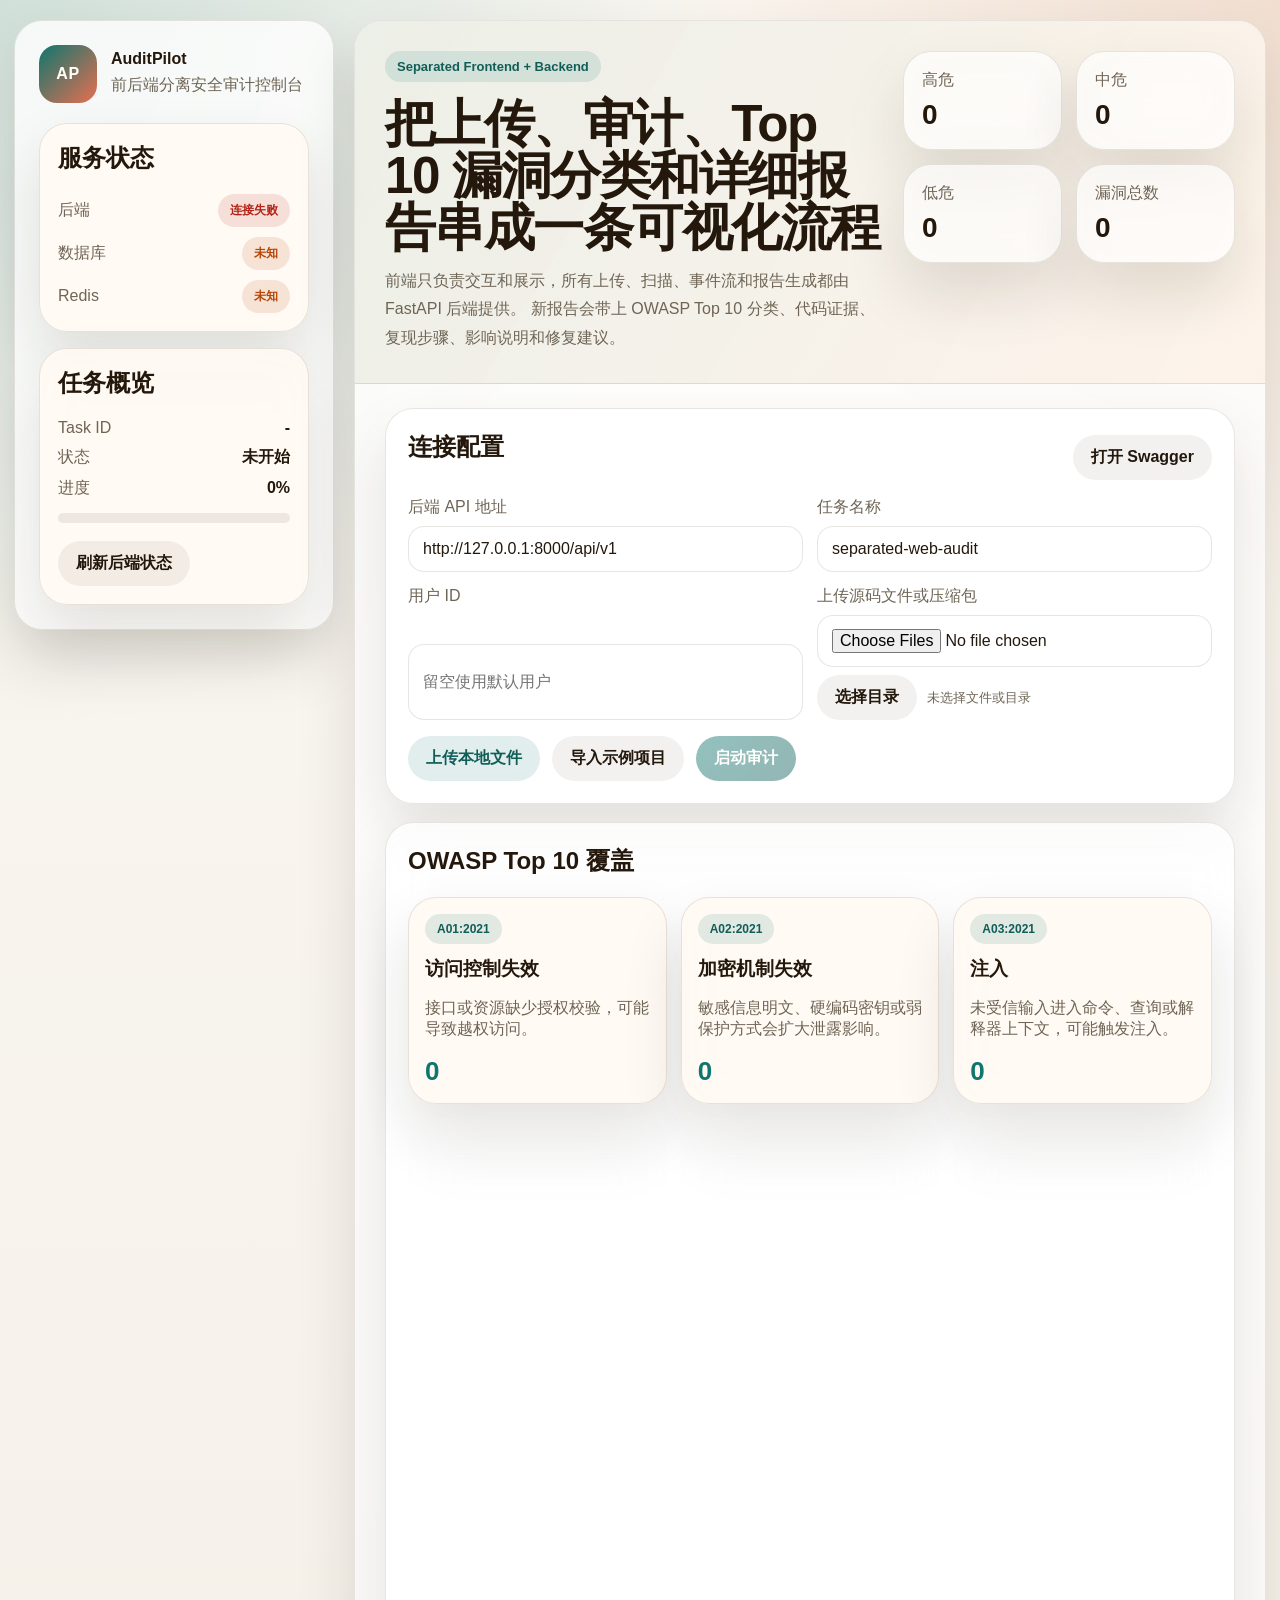
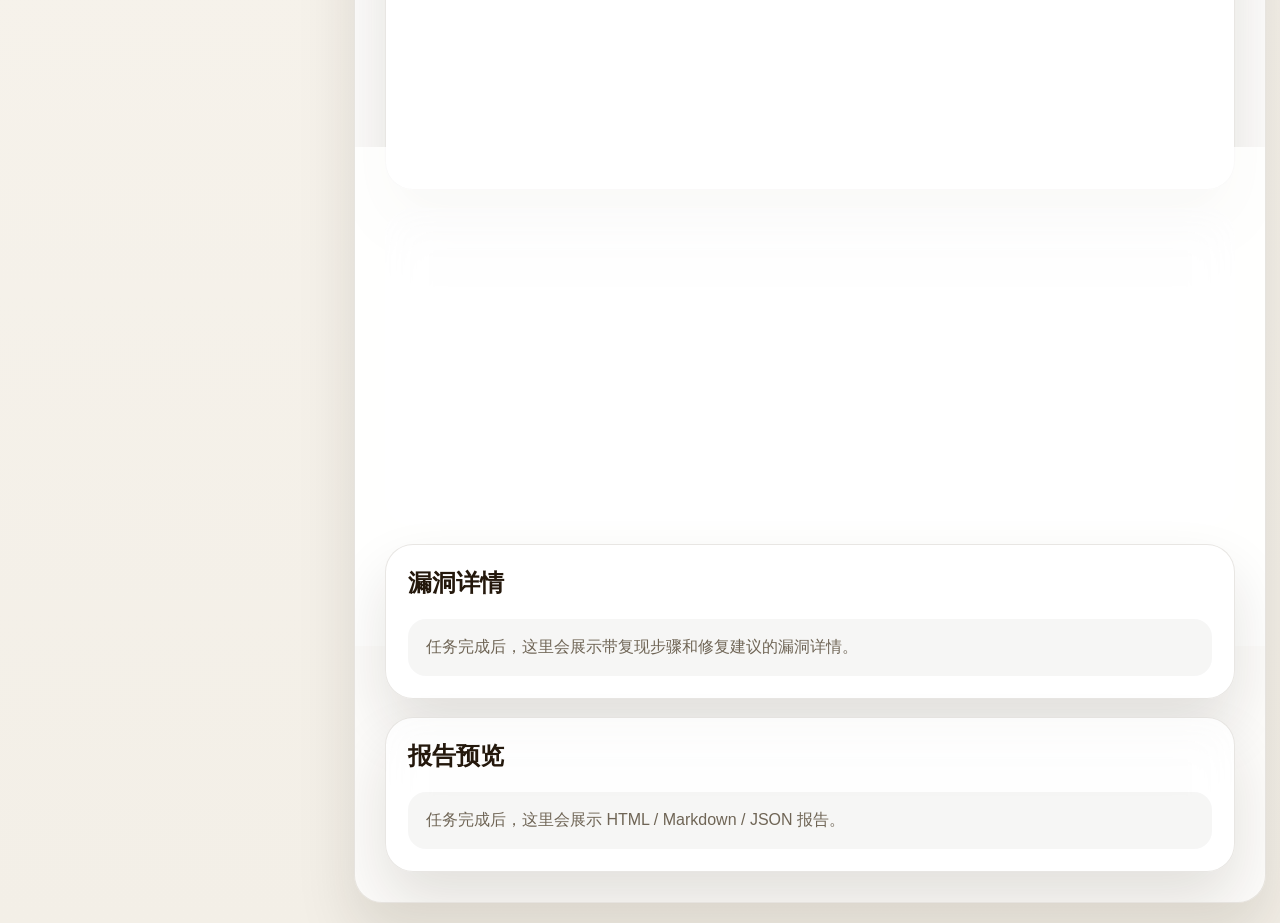
==== frontend/index.html @ f4119f47 "可以连接key，以及使用多方向和动态访问" ====
<!DOCTYPE html>
<html lang="zh-CN">
  <head>
    <meta charset="UTF-8" />
    <meta name="viewport" content="width=device-width, initial-scale=1.0" />
    <title>AuditPilot Frontend</title>
    <link rel="stylesheet" href="./assets/styles.css" />
  </head>
  <body>
    <div class="shell">
      <aside class="sidebar">
        <div class="brand">
          <div class="brand-mark">AP</div>
          <div>
            <strong>AuditPilot</strong>
            <p>前后端分离安全审计控制台</p>
          </div>
        </div>

        <div class="sidebar-panel">
          <h2>服务状态</h2>
          <div class="status-list">
            <div class="status-row">
              <span>后端</span>
              <span id="backendHealth" class="badge warn">未检查</span>
            </div>
            <div class="status-row">
              <span>数据库</span>
              <span id="databaseHealth" class="badge warn">未检查</span>
            </div>
            <div class="status-row">
              <span>Redis</span>
              <span id="redisHealth" class="badge warn">未检查</span>
            </div>
          </div>
        </div>

        <div class="sidebar-panel">
          <h2>任务概览</h2>
          <div class="task-meta">
            <div>
              <span>Task ID</span>
              <strong id="taskIdLabel">-</strong>
            </div>
            <div>
              <span>状态</span>
              <strong id="taskStatusLabel">未开始</strong>
            </div>
            <div>
              <span>进度</span>
              <strong id="taskProgressLabel">0%</strong>
            </div>
          </div>
          <div class="progress-track">
            <div id="progressBar" class="progress-bar"></div>
          </div>
          <button id="refreshHealthBtn" class="ghost" type="button">刷新后端状态</button>
        </div>
      </aside>

      <main class="surface">
        <section class="hero">
          <div>
            <span class="eyebrow">Separated Frontend + Backend</span>
            <h1>把上传、审计、Top 10 漏洞分类和详细报告串成一条可视化流程</h1>
            <p>
              前端只负责交互和展示，所有上传、扫描、事件流和报告生成都由 FastAPI 后端提供。
              新报告会带上 OWASP Top 10 分类、代码证据、复现步骤、影响说明和修复建议。
            </p>
          </div>
          <div class="hero-stats">
            <div class="stat-card">
              <span>高危</span>
              <strong id="highCount">0</strong>
            </div>
            <div class="stat-card">
              <span>中危</span>
              <strong id="mediumCount">0</strong>
            </div>
            <div class="stat-card">
              <span>低危</span>
              <strong id="lowCount">0</strong>
            </div>
            <div class="stat-card">
              <span>漏洞总数</span>
              <strong id="totalCount">0</strong>
            </div>
          </div>
        </section>

        <section class="content">
          <article class="panel">
            <div class="panel-header">
              <h2>连接配置</h2>
              <button id="docsBtn" class="ghost" type="button">打开 Swagger</button>
            </div>
            <div class="grid">
              <label class="field">
                <span>后端 API 地址</span>
                <input id="apiBaseInput" type="text" value="http://127.0.0.1:8000/api/v1" />
              </label>
              <label class="field">
                <span>任务名称</span>
                <input id="taskNameInput" type="text" value="separated-web-audit" />
              </label>
              <label class="field">
                <span>用户 ID</span>
                <input id="userIdInput" type="text" placeholder="留空使用默认用户" />
              </label>
              <label class="field">
                <span>上传源码文件或压缩包</span>
                <input id="fileInput" type="file" multiple />
                <input id="folderInput" type="file" multiple webkitdirectory hidden />
                <div class="upload-picker-row">
                  <button id="pickFolderBtn" class="ghost" type="button">选择目录</button>
                  <span id="uploadSelectionText" class="helper-text">未选择文件或目录</span>
                </div>
              </label>
            </div>

            <div class="actions">
              <button id="uploadBtn" class="secondary" type="button">上传本地文件</button>
              <button id="demoBtn" class="ghost" type="button">导入示例项目</button>
              <button id="startBtn" class="primary" type="button" disabled>启动审计</button>
            </div>
          </article>

          <article class="panel">
            <h2>OWASP Top 10 覆盖</h2>
            <div id="top10Grid" class="top10-grid"></div>
          </article>

          <article class="panel">
            <h2>实时日志</h2>
            <div id="logBox" class="log-box">[system] 等待任务开始...</div>
          </article>

          <article class="panel">
            <h2>漏洞详情</h2>
            <div id="findingsWrap" class="empty">任务完成后，这里会展示带复现步骤和修复建议的漏洞详情。</div>
          </article>

          <article class="panel">
            <h2>报告预览</h2>
            <div id="reportWrap" class="empty">任务完成后，这里会展示 HTML / Markdown / JSON 报告。</div>
          </article>
        </section>
      </main>
    </div>

    <script src="./assets/app.js"></script>
  </body>
</html>
---- frontend/assets/styles.css ----
:root {
  --bg: #f3efe7;
  --paper: rgba(255, 250, 242, 0.88);
  --panel: rgba(255, 255, 255, 0.78);
  --line: rgba(68, 52, 31, 0.12);
  --ink: #24180c;
  --muted: #6f6556;
  --accent: #0f766e;
  --accent-strong: #115e59;
  --accent-soft: rgba(15, 118, 110, 0.12);
  --danger: #b42318;
  --warn: #b54708;
  --ok: #087443;
  --info: #165dff;
  --shadow: 0 30px 60px rgba(35, 24, 12, 0.12);
}

* {
  box-sizing: border-box;
}

body {
  margin: 0;
  min-height: 100vh;
  font-family: "Trebuchet MS", "Segoe UI", "Microsoft YaHei", sans-serif;
  color: var(--ink);
  background:
    radial-gradient(circle at top left, rgba(15, 118, 110, 0.18), transparent 26%),
    radial-gradient(circle at top right, rgba(181, 71, 8, 0.14), transparent 22%),
    linear-gradient(180deg, #fbf7f1 0%, var(--bg) 100%);
}

button,
input {
  font: inherit;
}

.shell {
  width: min(1480px, calc(100% - 28px));
  margin: 20px auto;
  display: grid;
  grid-template-columns: 320px 1fr;
  gap: 20px;
}

.sidebar,
.surface,
.panel,
.sidebar-panel,
.finding-card,
.top10-card,
.stat-card {
  border: 1px solid var(--line);
  border-radius: 28px;
  background: var(--panel);
  box-shadow: var(--shadow);
  backdrop-filter: blur(20px);
}

.sidebar {
  padding: 24px;
  position: sticky;
  top: 20px;
  align-self: start;
}

.brand {
  display: flex;
  gap: 14px;
  align-items: center;
  margin-bottom: 20px;
}

.brand p {
  margin: 4px 0 0;
  color: var(--muted);
  line-height: 1.6;
}

.brand-mark {
  width: 58px;
  height: 58px;
  border-radius: 18px;
  display: grid;
  place-items: center;
  background: linear-gradient(135deg, #0f766e, #e76f51);
  color: white;
  font-weight: 700;
  letter-spacing: 0.04em;
}

.sidebar-panel {
  padding: 18px;
  margin-top: 16px;
  background: var(--paper);
}

.sidebar-panel h2,
.panel h2,
.panel h3,
.hero h1 {
  margin-top: 0;
}

.status-list,
.task-meta {
  display: grid;
  gap: 10px;
}

.status-row,
.task-meta div {
  display: flex;
  justify-content: space-between;
  gap: 12px;
  align-items: center;
}

.task-meta span,
.status-row span:first-child,
.field span,
.stat-card span,
.top10-card p,
.finding-meta span,
.detail-block h4 {
  color: var(--muted);
}

.task-meta strong {
  word-break: break-all;
}

.progress-track {
  margin: 14px 0 18px;
  width: 100%;
  height: 10px;
  border-radius: 999px;
  background: rgba(35, 24, 12, 0.08);
  overflow: hidden;
}

.progress-bar {
  width: 0;
  height: 100%;
  background: linear-gradient(90deg, #0f766e, #e76f51);
  transition: width 180ms ease;
}

.surface {
  overflow: hidden;
}

.hero {
  padding: 30px;
  display: grid;
  grid-template-columns: 1.2fr 0.8fr;
  gap: 20px;
  border-bottom: 1px solid var(--line);
  background:
    linear-gradient(120deg, rgba(15, 118, 110, 0.08), rgba(231, 111, 81, 0.06)),
    rgba(255, 250, 242, 0.88);
}

.eyebrow {
  display: inline-flex;
  align-items: center;
  padding: 8px 12px;
  border-radius: 999px;
  background: var(--accent-soft);
  color: var(--accent-strong);
  font-size: 13px;
  font-weight: 700;
  margin-bottom: 16px;
}

.hero h1 {
  font-size: clamp(32px, 4vw, 52px);
  line-height: 1.02;
  letter-spacing: -0.03em;
  margin-bottom: 12px;
}

.hero p {
  margin: 0;
  max-width: 720px;
  color: var(--muted);
  line-height: 1.8;
}

.hero-stats,
.grid,
.top10-grid,
.findings-grid,
.detail-grid {
  display: grid;
  gap: 14px;
}

.hero-stats,
.grid {
  grid-template-columns: repeat(2, minmax(0, 1fr));
}

.hero-stats {
  align-content: start;
}

.stat-card {
  padding: 18px;
  background: rgba(255, 255, 255, 0.68);
}

.stat-card strong {
  display: block;
  font-size: 28px;
  margin-top: 8px;
}

.content {
  padding: 24px 30px 30px;
  display: grid;
  gap: 18px;
}

.panel {
  padding: 22px;
}

.panel-header {
  display: flex;
  justify-content: space-between;
  gap: 12px;
  align-items: center;
  margin-bottom: 14px;
}

.field {
  display: grid;
  gap: 8px;
}

.upload-picker-row {
  display: flex;
  flex-wrap: wrap;
  gap: 10px;
  align-items: center;
}

.helper-text {
  color: var(--muted);
  font-size: 13px;
  line-height: 1.5;
}

input[type="text"],
input[type="file"] {
  width: 100%;
  padding: 13px 14px;
  border-radius: 16px;
  border: 1px solid var(--line);
  background: rgba(255, 255, 255, 0.84);
  color: var(--ink);
}

.actions {
  display: flex;
  flex-wrap: wrap;
  gap: 12px;
  margin-top: 16px;
}

button,
.link-button {
  border: none;
  border-radius: 999px;
  padding: 12px 18px;
  cursor: pointer;
  font-weight: 700;
  text-decoration: none;
  transition: transform 140ms ease, box-shadow 140ms ease, opacity 140ms ease;
}

button:hover,
.link-button:hover {
  transform: translateY(-1px);
  box-shadow: 0 16px 30px rgba(35, 24, 12, 0.12);
}

.primary {
  background: linear-gradient(135deg, #0f766e, #115e59);
  color: white;
}

.secondary {
  background: rgba(15, 118, 110, 0.12);
  color: var(--accent-strong);
}

.ghost {
  background: rgba(35, 24, 12, 0.06);
  color: var(--ink);
}

button:disabled {
  opacity: 0.45;
  cursor: not-allowed;
  transform: none;
  box-shadow: none;
}

.badge,
.severity-pill,
.chip {
  display: inline-flex;
  align-items: center;
  gap: 8px;
  padding: 8px 12px;
  border-radius: 999px;
  font-size: 12px;
  font-weight: 700;
}

.badge.ok {
  background: rgba(8, 116, 67, 0.12);
  color: var(--ok);
}

.badge.warn {
  background: rgba(181, 71, 8, 0.12);
  color: var(--warn);
}

.badge.error {
  background: rgba(180, 35, 24, 0.12);
  color: var(--danger);
}

.top10-grid {
  grid-template-columns: repeat(auto-fit, minmax(220px, 1fr));
}

.top10-card {
  padding: 16px;
  background: var(--paper);
}

.top10-card.detected {
  border-color: rgba(180, 35, 24, 0.2);
  background: rgba(180, 35, 24, 0.05);
}

.top10-card h3,
.finding-card h3 {
  margin: 12px 0 8px;
}

.top10-card .count {
  font-size: 26px;
  font-weight: 700;
  color: var(--accent);
}

.chip {
  background: var(--accent-soft);
  color: var(--accent-strong);
}

.log-box,
.code-block {
  min-height: 220px;
  max-height: 420px;
  overflow: auto;
  padding: 14px;
  border-radius: 18px;
  background: #1f1a15;
  color: #f8eee0;
  font-family: Consolas, "Courier New", monospace;
  font-size: 13px;
  line-height: 1.65;
  white-space: pre-wrap;
}

.empty {
  padding: 18px;
  border-radius: 18px;
  background: rgba(35, 24, 12, 0.04);
  color: var(--muted);
}

.findings-grid {
  grid-template-columns: 1fr;
}

.finding-card {
  padding: 20px;
  background: rgba(255, 255, 255, 0.72);
}

.finding-header {
  display: flex;
  flex-wrap: wrap;
  gap: 10px;
  align-items: center;
}

.severity-pill {
  color: white;
}

.severity-critical,
.severity-high {
  background: var(--danger);
}

.severity-medium {
  background: var(--warn);
}

.severity-low {
  background: var(--info);
}

.finding-meta {
  display: flex;
  flex-wrap: wrap;
  gap: 10px;
  margin: 14px 0;
}

.detail-grid {
  grid-template-columns: repeat(auto-fit, minmax(240px, 1fr));
  margin-top: 14px;
}

.detail-block {
  padding: 14px;
  border-radius: 18px;
  background: var(--paper);
  border: 1px solid var(--line);
}

.detail-block h4 {
  margin: 0 0 8px;
  font-size: 13px;
}

.detail-block p,
.finding-card p,
.detail-block li {
  line-height: 1.7;
}

.detail-block ul,
.reference-list {
  margin: 0;
  padding-left: 18px;
}

.report-links {
  display: flex;
  flex-wrap: wrap;
  gap: 10px;
  margin-bottom: 14px;
}

.report-frame {
  width: 100%;
  min-height: 480px;
  border: 1px solid var(--line);
  border-radius: 18px;
  background: white;
}

@media (max-width: 1160px) {
  .shell {
    grid-template-columns: 1fr;
  }

  .sidebar {
    position: static;
  }

  .hero {
    grid-template-columns: 1fr;
  }
}

@media (max-width: 760px) {
  .shell {
    width: min(100% - 16px, 1480px);
    margin: 8px auto 20px;
  }

  .hero,
  .content,
  .sidebar {
    padding-left: 18px;
    padding-right: 18px;
  }

  .grid,
  .hero-stats {
    grid-template-columns: 1fr;
  }
}
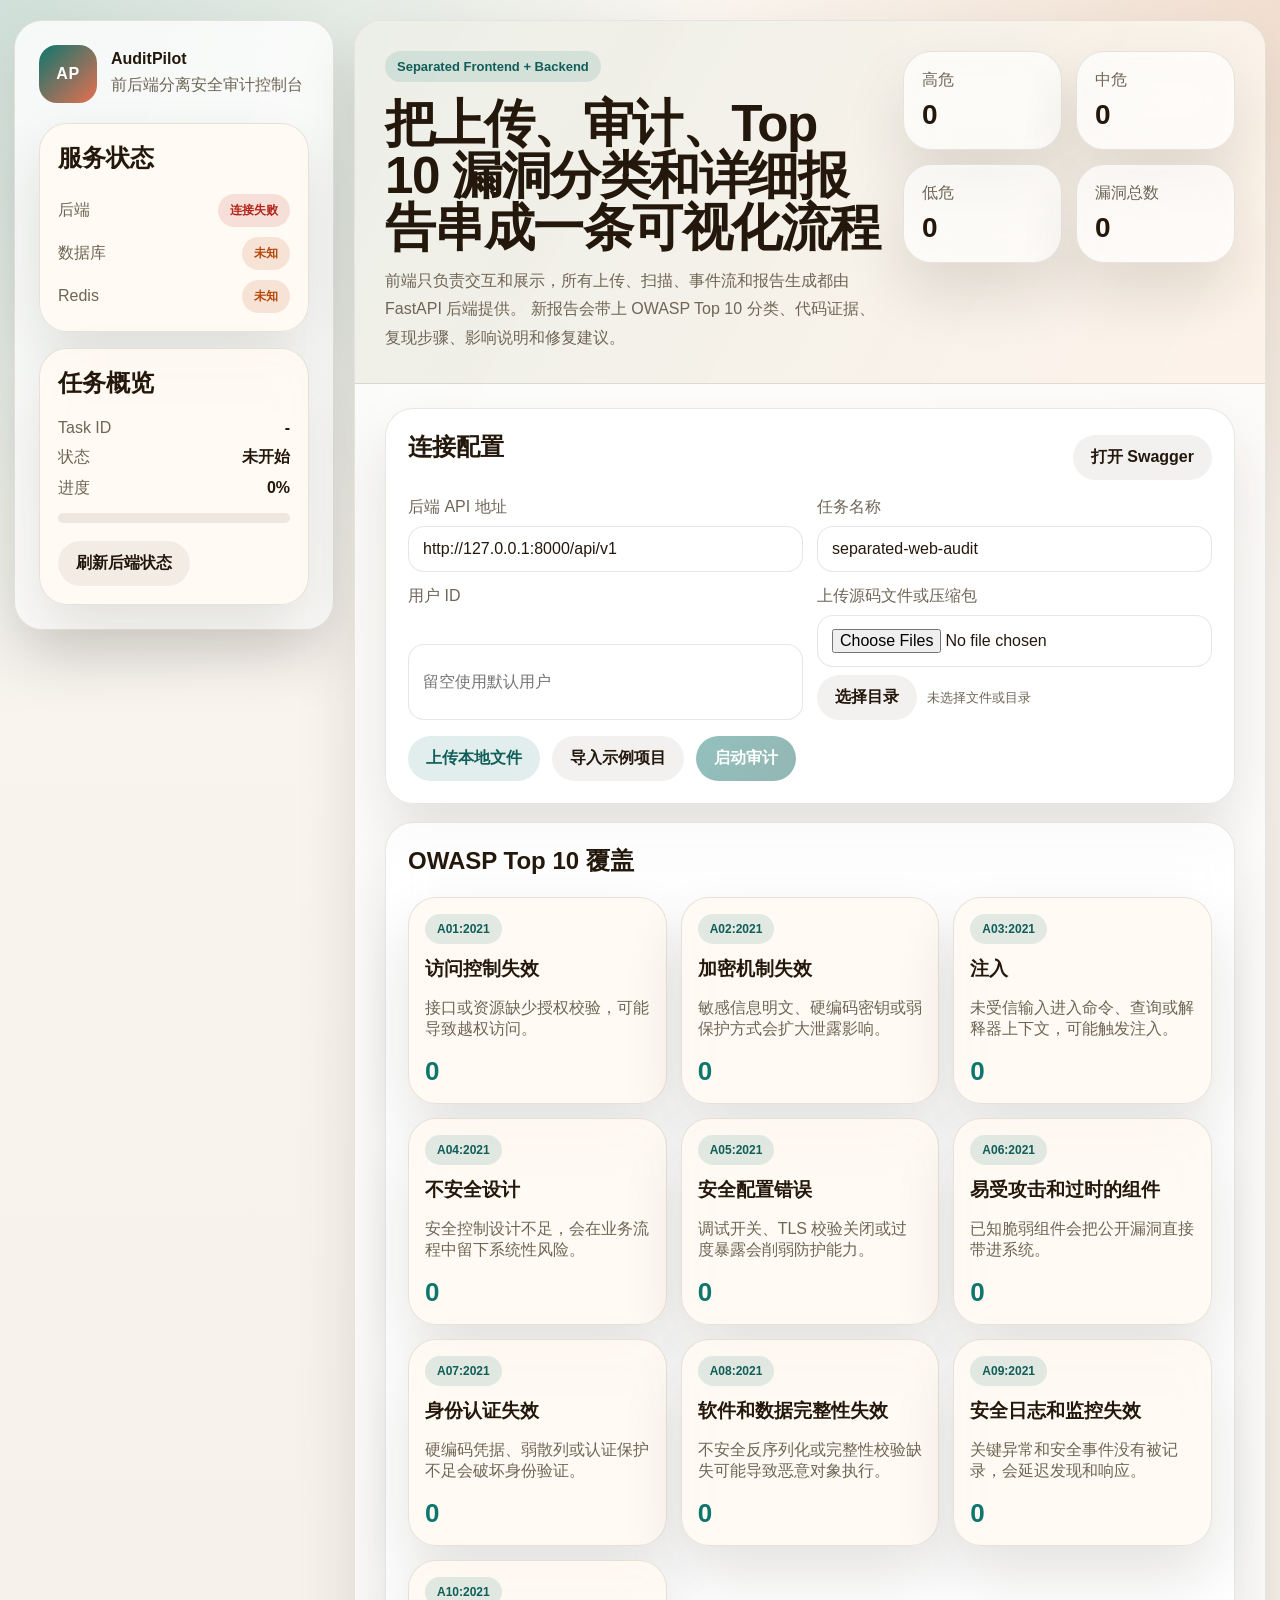
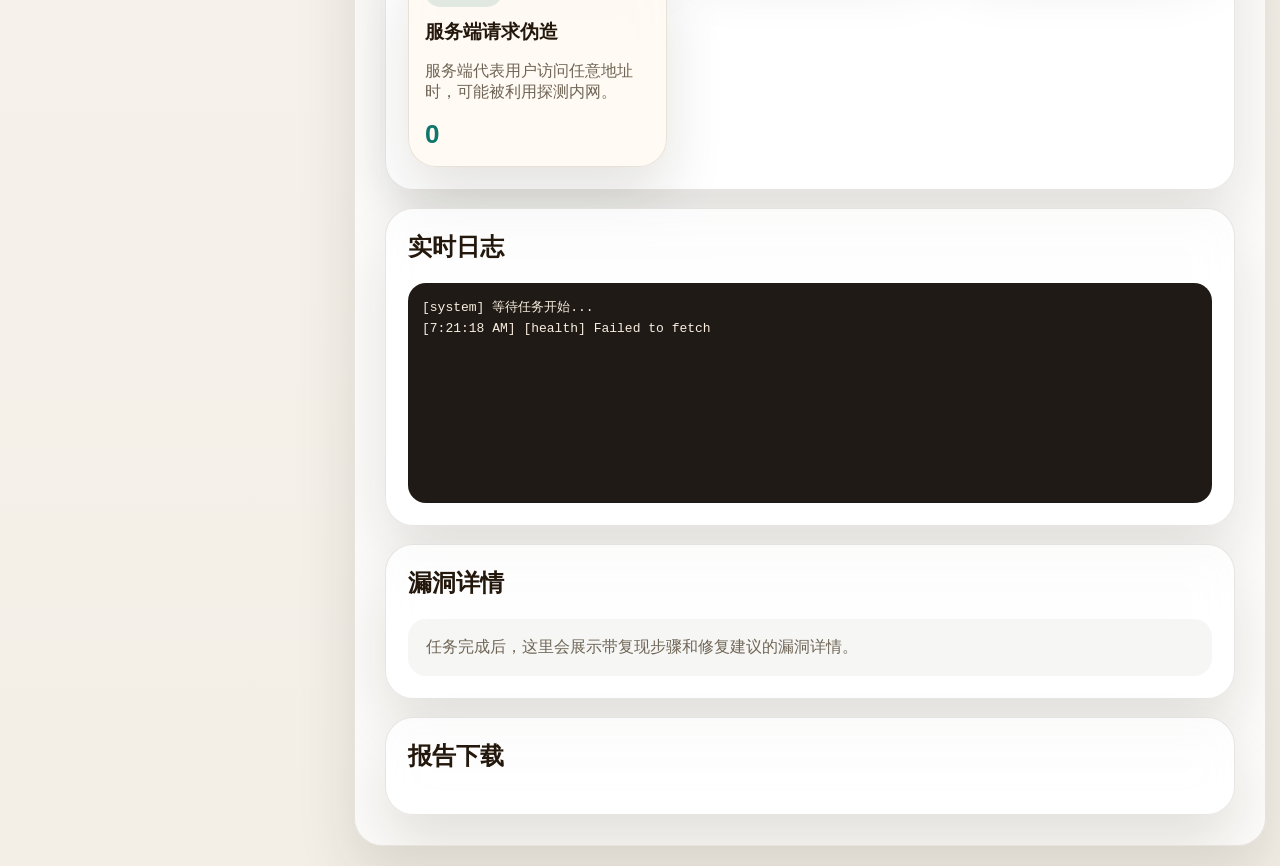
==== commit 8fedbaa2: "加入siklls和降低误报" ====
--- a/frontend/index.html
+++ b/frontend/index.html
@@ -141,8 +141,8 @@
           </article>
 
           <article class="panel">
-            <h2>报告预览</h2>
-            <div id="reportWrap" class="empty">任务完成后，这里会展示 HTML / Markdown / JSON 报告。</div>
+            <h2>报告下载</h2>
+            <div id="reportWrap" hidden></div>
           </article>
         </section>
       </main>
--- a/frontend/assets/styles.css
+++ b/frontend/assets/styles.css
@@ -456,19 +456,10 @@
   padding-left: 18px;
 }
 
-.report-links {
+.report-actions {
   display: flex;
   flex-wrap: wrap;
   gap: 10px;
-  margin-bottom: 14px;
-}
-
-.report-frame {
-  width: 100%;
-  min-height: 480px;
-  border: 1px solid var(--line);
-  border-radius: 18px;
-  background: white;
 }
 
 @media (max-width: 1160px) {
